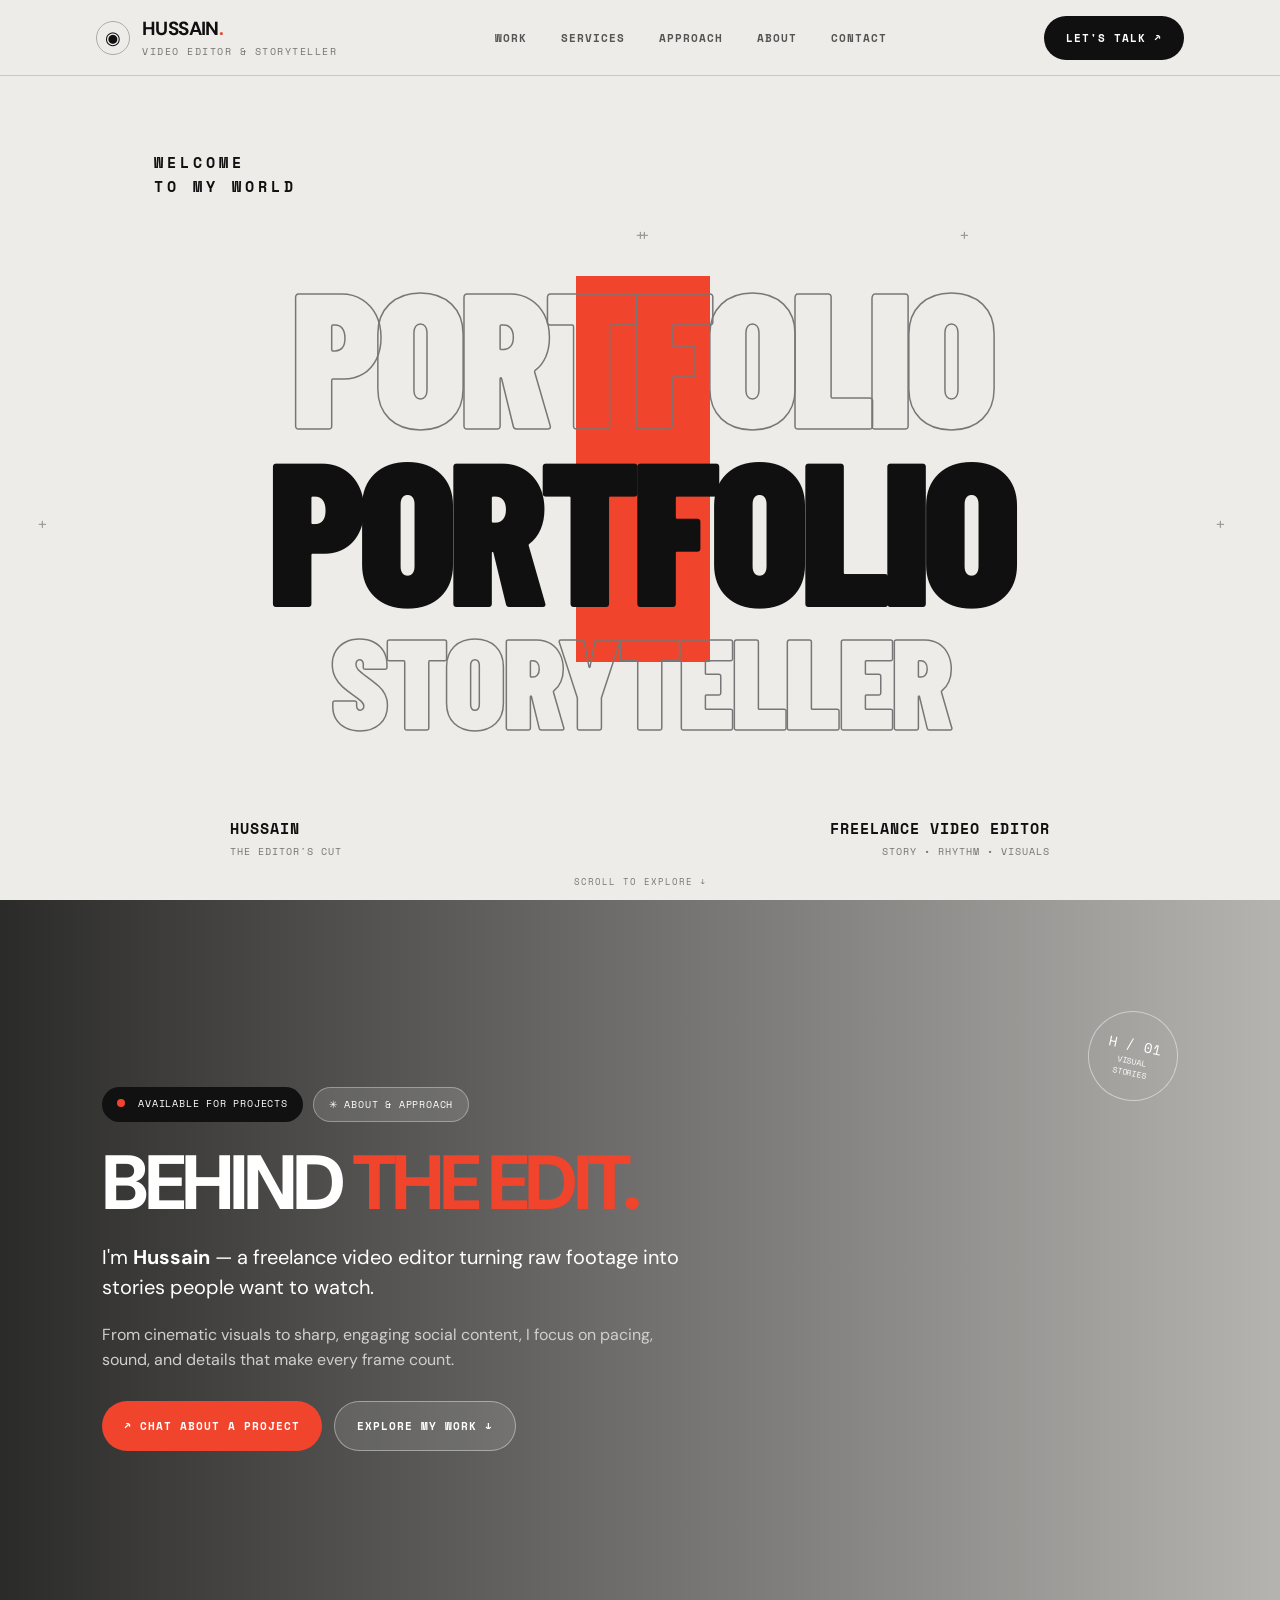
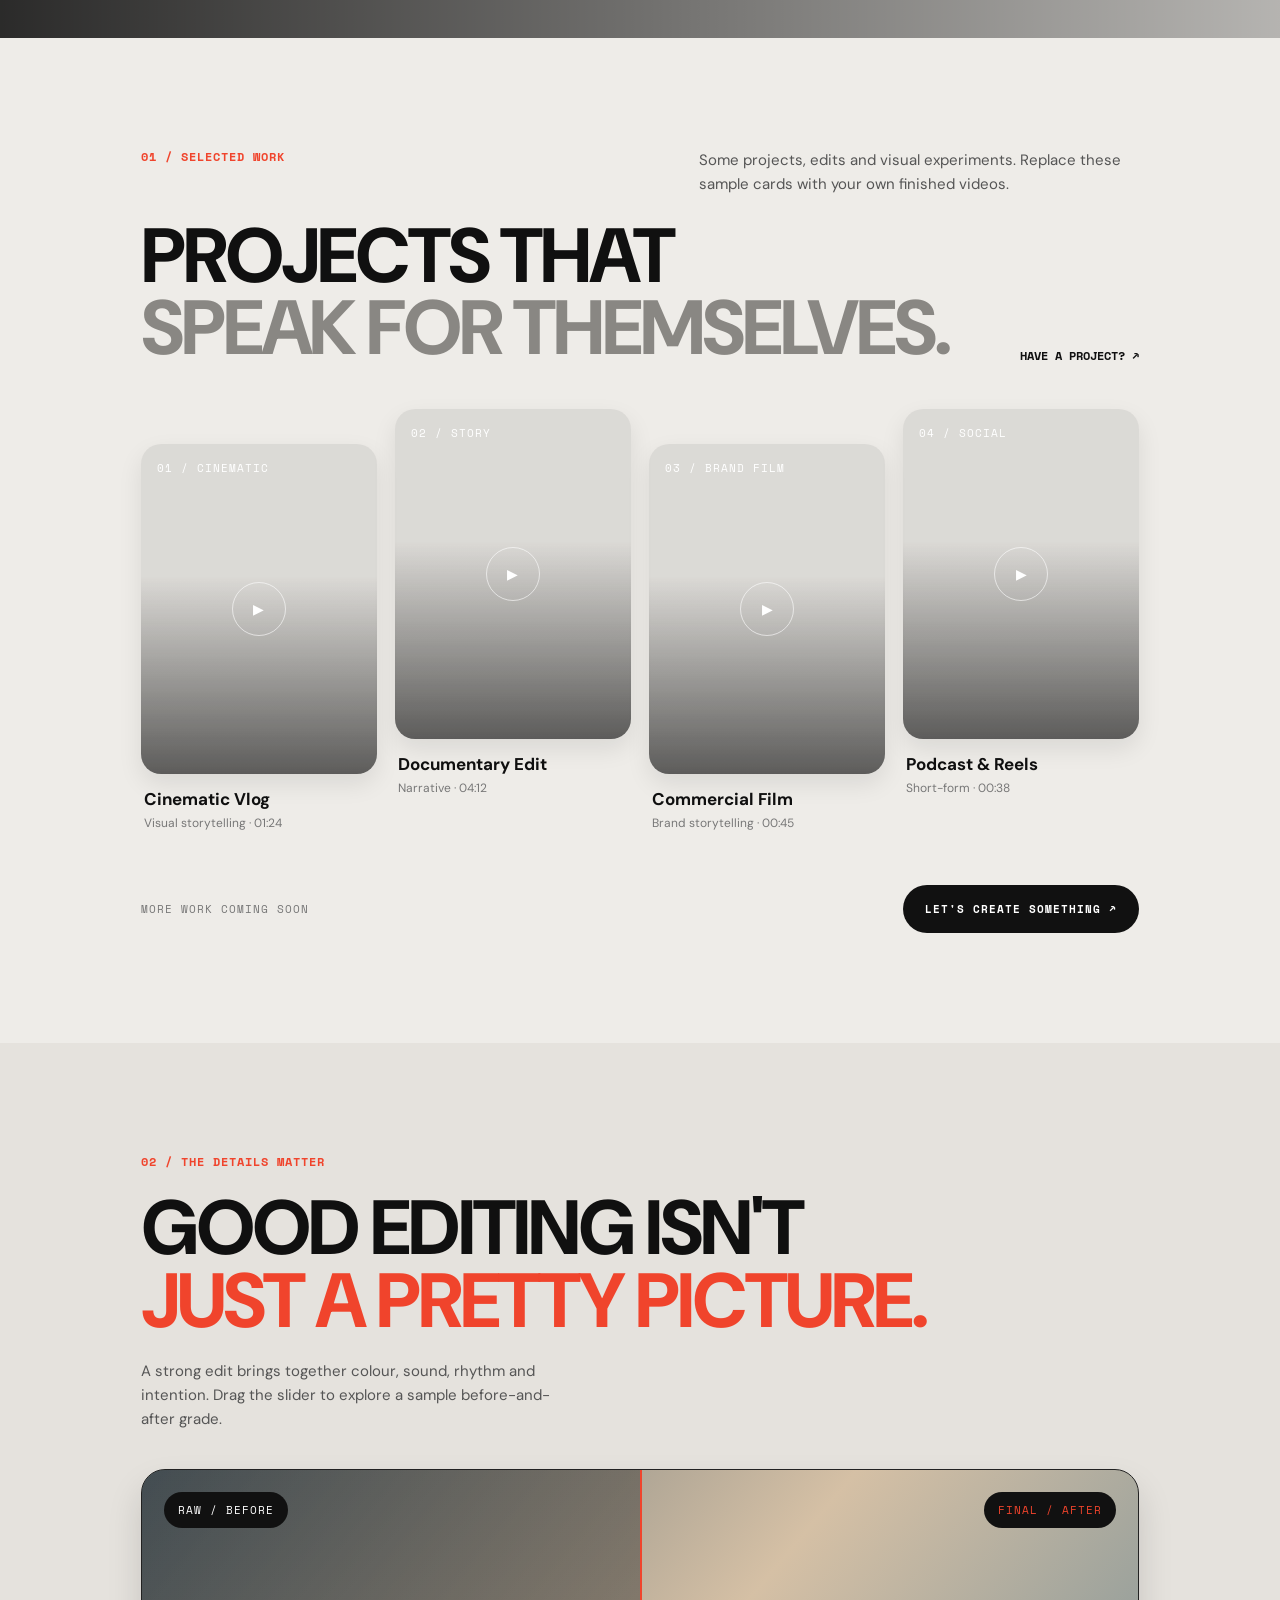
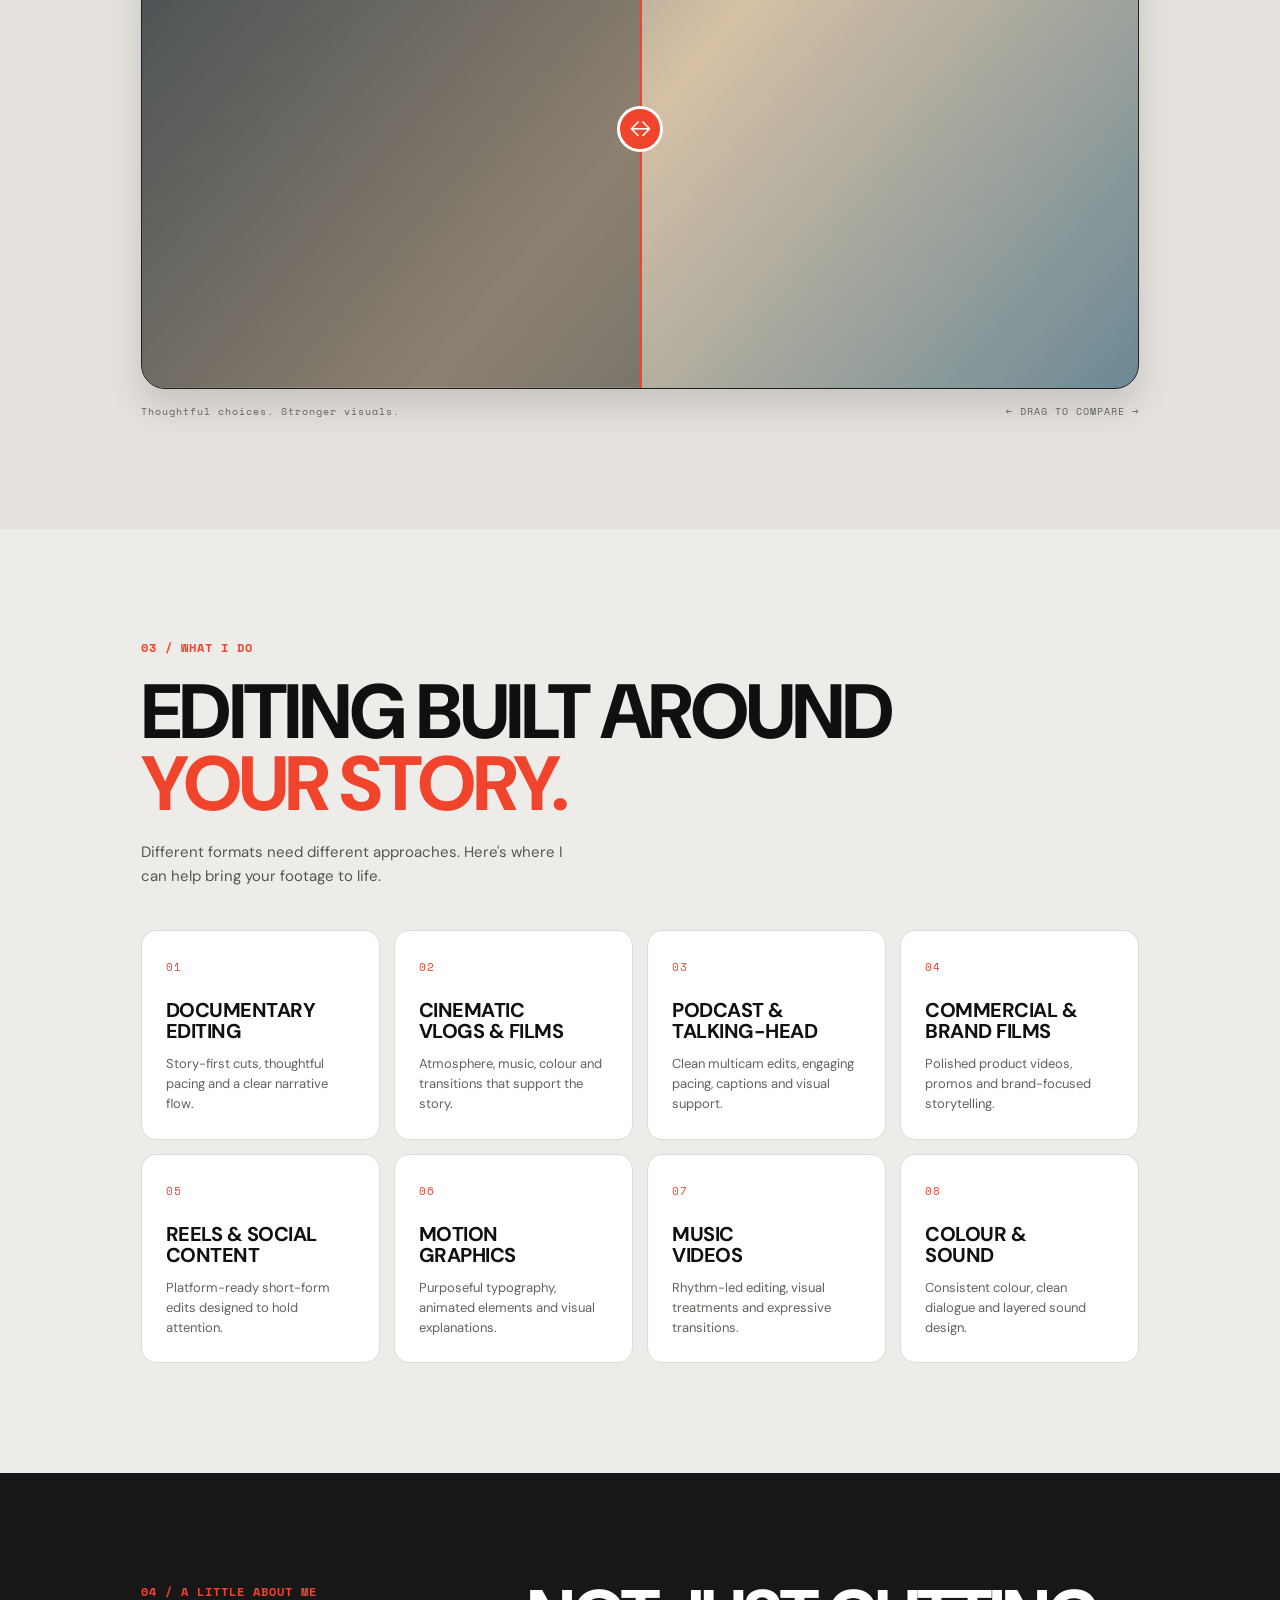
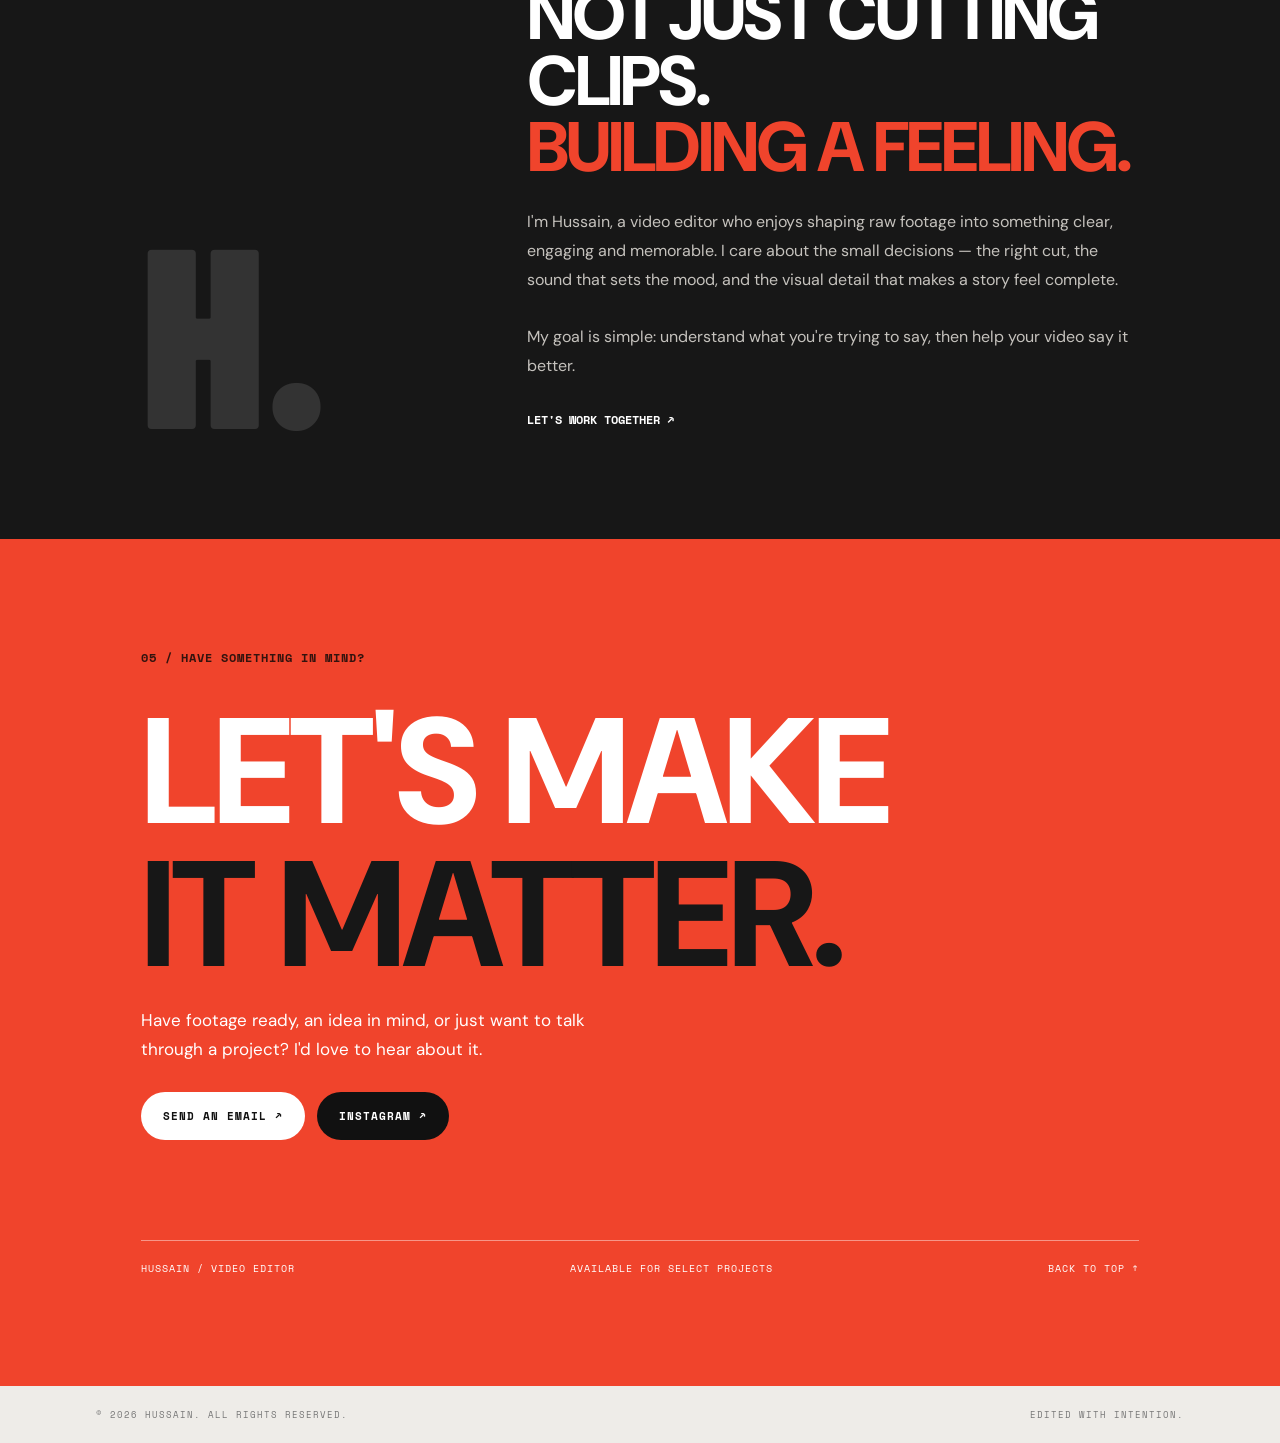
==== index.html @ 2e1c3b30 "Add files via upload" ====
<!doctype html>
<html lang="en">
<head>
  <meta charset="utf-8">
  <meta name="viewport" content="width=device-width, initial-scale=1">
  <meta name="theme-color" content="#eeece8">
  <title>Hussain — Video Editor & Visual Storyteller</title>
  <meta name="description" content="Hussain is a freelance video editor crafting cinematic stories, engaging social content and brand films.">
  <link rel="preconnect" href="https://fonts.googleapis.com">
  <link rel="preconnect" href="https://fonts.gstatic.com" crossorigin>
  <link href="https://fonts.googleapis.com/css2?family=Barlow+Condensed:wght@500;600;700;800;900&family=DM+Sans:wght@400;500;600;700;800&family=Space+Mono:wght@400;700&display=swap" rel="stylesheet">
  <link rel="stylesheet" href="styles.css">
</head>
<body>
  <div class="cursor-dot"></div>
  <header class="topbar">
    <a class="brand" href="#top" aria-label="Hussain home">
      <span class="brand-mark">◉</span>
      <span><strong>HUSSAIN<span class="orange">.</span></strong><small>VIDEO EDITOR & STORYTELLER</small></span>
    </a>
    <nav>
      <a href="#work">WORK</a><a href="#services">SERVICES</a><a href="#approach">APPROACH</a><a href="#about">ABOUT</a><a href="#contact">CONTACT</a>
    </nav>
    <a class="nav-cta" href="#contact">LET'S TALK ↗</a>
    <button class="menu-toggle" aria-label="Toggle menu">☰</button>
  </header>

  <main id="top">
    <section class="intro-hero">
      <div class="micro-label">WELCOME<br>TO MY WORLD</div>
      <div class="hero-crosses" aria-hidden="true"><i>+</i><i>+</i><i>+</i><i>+</i><i>+</i></div>
      <div class="hero-title-wrap">
        <div class="outline-word">PORTFOLIO</div>
        <div class="solid-word">PORTFOLIO</div>
        <div class="outline-word lower">STORYTELLER</div>
        <span class="orange-bar"></span>
      </div>
      <div class="hero-foot">
        <div><strong>HUSSAIN</strong><small>THE EDITOR'S CUT</small></div>
        <div class="hero-role"><strong>FREELANCE VIDEO EDITOR</strong><small>STORY • RHYTHM • VISUALS</small></div>
      </div>
      <a class="scroll-note" href="#showreel">SCROLL TO EXPLORE ↓</a>
    </section>

    <section class="showreel" id="showreel">
      <div class="showreel-backdrop"></div>
      <div class="reel-copy">
        <div class="pills"><span class="pill dark"><b></b> AVAILABLE FOR PROJECTS</span><span class="pill glass">✳ ABOUT & APPROACH</span></div>
        <h1>BEHIND <em>THE EDIT.</em></h1>
        <p class="lead">I'm <strong>Hussain</strong> — a freelance video editor turning raw footage into stories people want to watch.</p>
        <p class="sublead">From cinematic visuals to sharp, engaging social content, I focus on pacing, sound, and details that make every frame count.</p>
        <div class="hero-actions"><a class="button orange-button" href="#contact">↗ CHAT ABOUT A PROJECT</a><a class="button glass-button" href="#work">EXPLORE MY WORK ↓</a></div>
      </div>
      <div class="reel-stamp">H / 01<br><small>VISUAL<br>STORIES</small></div>
    </section>

    <section class="work-section section-pad" id="work">
      <div class="section-top"><span class="eyebrow">01 / SELECTED WORK</span><p>Some projects, edits and visual experiments. Replace these sample cards with your own finished videos.</p></div>
      <div class="section-heading"><h2>PROJECTS THAT<br><span>SPEAK FOR THEMSELVES.</span></h2><a href="#contact" class="text-link">HAVE A PROJECT? ↗</a></div>
      <div class="project-grid">
        <a class="project-card tall" href="#contact"><div class="project-visual visual-one"><span class="play">▶</span><small>01 / CINEMATIC</small></div><div class="project-meta"><b>Cinematic Vlog</b><span>Visual storytelling · 01:24</span></div></a>
        <a class="project-card" href="#contact"><div class="project-visual visual-two"><span class="play">▶</span><small>02 / STORY</small></div><div class="project-meta"><b>Documentary Edit</b><span>Narrative · 04:12</span></div></a>
        <a class="project-card tall" href="#contact"><div class="project-visual visual-three"><span class="play">▶</span><small>03 / BRAND FILM</small></div><div class="project-meta"><b>Commercial Film</b><span>Brand storytelling · 00:45</span></div></a>
        <a class="project-card" href="#contact"><div class="project-visual visual-four"><span class="play">▶</span><small>04 / SOCIAL</small></div><div class="project-meta"><b>Podcast & Reels</b><span>Short-form · 00:38</span></div></a>
      </div>
      <div class="archive-row"><span>MORE WORK COMING SOON</span><a class="button dark-button" href="#contact">LET'S CREATE SOMETHING ↗</a></div>
    </section>

    <section class="grade-section section-pad" id="approach">
      <div class="eyebrow">02 / THE DETAILS MATTER</div>
      <h2>GOOD EDITING ISN'T<br><em>JUST A PRETTY PICTURE.</em></h2>
      <p class="section-desc">A strong edit brings together colour, sound, rhythm and intention. Drag the slider to explore a sample before-and-after grade.</p>
      <div class="grade-frame" id="gradeFrame">
        <div class="grade-after"></div>
        <div class="grade-before"></div>
        <div class="grade-label left">RAW / BEFORE</div><div class="grade-label right">FINAL / AFTER</div>
        <input type="range" min="5" max="95" value="50" aria-label="Compare before and after colour grading" id="gradeSlider">
        <div class="grade-divider"></div><div class="grade-knob">↔</div>
      </div>
      <div class="grade-caption"><span>Thoughtful choices. Stronger visuals.</span><span>← DRAG TO COMPARE →</span></div>
    </section>

    <section class="services-section section-pad" id="services">
      <div class="eyebrow">03 / WHAT I DO</div>
      <h2>EDITING BUILT AROUND<br><em>YOUR STORY.</em></h2>
      <p class="section-desc">Different formats need different approaches. Here's where I can help bring your footage to life.</p>
      <div class="service-grid">
        <article><span>01</span><h3>DOCUMENTARY<br>EDITING</h3><p>Story-first cuts, thoughtful pacing and a clear narrative flow.</p></article>
        <article><span>02</span><h3>CINEMATIC<br>VLOGS & FILMS</h3><p>Atmosphere, music, colour and transitions that support the story.</p></article>
        <article><span>03</span><h3>PODCAST &<br>TALKING-HEAD</h3><p>Clean multicam edits, engaging pacing, captions and visual support.</p></article>
        <article><span>04</span><h3>COMMERCIAL &<br>BRAND FILMS</h3><p>Polished product videos, promos and brand-focused storytelling.</p></article>
        <article><span>05</span><h3>REELS & SOCIAL<br>CONTENT</h3><p>Platform-ready short-form edits designed to hold attention.</p></article>
        <article><span>06</span><h3>MOTION<br>GRAPHICS</h3><p>Purposeful typography, animated elements and visual explanations.</p></article>
        <article><span>07</span><h3>MUSIC<br>VIDEOS</h3><p>Rhythm-led editing, visual treatments and expressive transitions.</p></article>
        <article><span>08</span><h3>COLOUR &<br>SOUND</h3><p>Consistent colour, clean dialogue and layered sound design.</p></article>
      </div>
    </section>

    <section class="about-section section-pad" id="about">
      <div class="about-index"><span class="eyebrow">04 / A LITTLE ABOUT ME</span><span class="big-number">H.</span></div>
      <div class="about-content"><h2>NOT JUST CUTTING CLIPS.<br><em>BUILDING A FEELING.</em></h2><p>I'm Hussain, a video editor who enjoys shaping raw footage into something clear, engaging and memorable. I care about the small decisions — the right cut, the sound that sets the mood, and the visual detail that makes a story feel complete.</p><p>My goal is simple: understand what you're trying to say, then help your video say it better.</p><a class="text-link" href="#contact">LET'S WORK TOGETHER ↗</a></div>
    </section>

    <section class="contact-section section-pad" id="contact">
      <div class="eyebrow">05 / HAVE SOMETHING IN MIND?</div>
      <h2>LET'S MAKE<br><em>IT MATTER.</em></h2>
      <p>Have footage ready, an idea in mind, or just want to talk through a project? I'd love to hear about it.</p>
      <div class="contact-actions"><a class="button orange-button" href="mailto:YOUR_EMAIL@example.com">SEND AN EMAIL ↗</a><a class="button dark-button" href="https://instagram.com/YOUR_INSTAGRAM" target="_blank" rel="noreferrer">INSTAGRAM ↗</a></div>
      <div class="contact-bottom"><span>HUSSAIN / VIDEO EDITOR</span><span>AVAILABLE FOR SELECT PROJECTS</span><a href="#top">BACK TO TOP ↑</a></div>
    </section>
  </main>
  <footer><span>© 2026 HUSSAIN. ALL RIGHTS RESERVED.</span><span>EDITED WITH INTENTION.</span></footer>
  <script src="script.js"></script>
</body>
</html>
---- styles.css ----
*{box-sizing:border-box} :root{--paper:#eeece8;--ink:#101010;--muted:#77746f;--orange:#f0442c;--line:rgba(16,16,16,.16)}html{scroll-behavior:smooth}body{margin:0;background:var(--paper);color:var(--ink);font-family:"DM Sans",sans-serif}a{color:inherit;text-decoration:none}.topbar{height:76px;padding:0 7.5%;display:flex;align-items:center;justify-content:space-between;position:sticky;top:0;z-index:20;background:rgba(238,236,232,.94);backdrop-filter:blur(14px);border-bottom:1px solid var(--line)}.brand{display:flex;align-items:center;gap:12px}.brand-mark{width:34px;height:34px;border:1px solid #aaa;border-radius:50%;display:grid;place-items:center;font-size:18px}.brand strong{font-size:19px;letter-spacing:-.6px}.brand small{display:block;font:10px "Space Mono";letter-spacing:1.5px;color:var(--muted);margin-top:3px}.orange{color:var(--orange)}nav{display:flex;gap:34px}nav a,.nav-cta,.button,.eyebrow,.micro-label,.hero-foot small,.hero-foot strong,.scroll-note,.project-visual small,.archive-row,.grade-label,.grade-caption,.service-grid article>span,.contact-bottom,footer{font-family:"Space Mono",monospace;letter-spacing:1px;font-size:11px}nav a{font-weight:bold;color:#555;transition:color .2s}nav a:hover,.text-link:hover{color:var(--orange)}.nav-cta{background:var(--ink);color:white;padding:14px 22px;border-radius:30px;font-weight:bold}.menu-toggle{display:none;background:none;border:0;font-size:23px}.intro-hero{min-height:740px;height:calc(100vh - 76px);max-height:900px;position:relative;display:flex;align-items:center;justify-content:center;overflow:hidden}.micro-label{position:absolute;top:9%;left:12%;font-size:15px;line-height:1.6;font-weight:bold;letter-spacing:4px}.hero-crosses{position:absolute;inset:0;display:flex;justify-content:space-around;pointer-events:none;color:#999}.hero-crosses i{position:absolute;top:18%;font-style:normal}.hero-crosses i:nth-child(2){top:53%;left:3%}.hero-crosses i:nth-child(3){left:50%}.hero-crosses i:nth-child(4){left:95%;top:53%}.hero-crosses i:nth-child(5){left:75%;top:18%}.hero-title-wrap{width:100%;position:relative;text-align:center;line-height:.8;margin-top:30px}.outline-word,.solid-word{font-family:"Barlow Condensed",sans-serif;font-size:clamp(90px,15vw,230px);font-weight:900;letter-spacing:-.045em;white-space:nowrap;position:relative;z-index:2}.outline-word{color:transparent;-webkit-text-stroke:1.5px #777}.solid-word{font-size:clamp(100px,16vw,250px);margin:14px 0 20px;z-index:3}.outline-word.lower{font-size:clamp(62px,10vw,155px);letter-spacing:-.03em}.orange-bar{position:absolute;width:10.5%;height:85%;background:var(--orange);left:45%;top:0;z-index:1}.hero-foot{position:absolute;bottom:5%;left:18%;right:18%;display:flex;justify-content:space-between}.hero-foot strong{font-size:15px}.hero-foot small{display:block;color:var(--muted);margin-top:5px;font-size:10px}.hero-role{text-align:right}.scroll-note{position:absolute;bottom:1.5%;left:50%;transform:translateX(-50%);color:#777;font-size:9px}.showreel{min-height:650px;height:82vh;max-height:850px;background:linear-gradient(90deg,rgba(0,0,0,.82),rgba(0,0,0,.24)),url("https://images.unsplash.com/photo-1470252649378-9c29740c9fa8?auto=format&fit=crop&w=2200&q=85") center 48%/cover;position:relative;color:white;display:flex;align-items:center;padding:8%}.reel-copy{max-width:600px;position:relative;z-index:2}.pills{display:flex;gap:10px;margin-bottom:25px}.pill{border-radius:30px;padding:9px 15px;font:10px "Space Mono";letter-spacing:.8px}.pill b{display:inline-block;width:8px;height:8px;border-radius:50%;background:var(--orange);margin-right:6px}.dark{background:#111;color:white}.glass{border:1px solid #ffffff55;background:#ffffff20}.reel-copy h1,.contact-section h2{font-size:clamp(48px,6vw,82px);letter-spacing:-4px;line-height:.95;margin:0 0 22px;font-weight:800}.reel-copy h1 em,.contact-section h2 em{font-style:normal;color:var(--orange)}.lead{font-size:20px;line-height:1.5;max-width:590px}.sublead{color:#d0cfcd;line-height:1.6;max-width:560px}.hero-actions,.contact-actions{display:flex;gap:12px;margin-top:28px;flex-wrap:wrap}.button{display:inline-flex;align-items:center;justify-content:center;padding:16px 22px;border-radius:30px;font-weight:bold;transition:transform .2s,background .2s}.button:hover{transform:translateY(-3px)}.orange-button{background:var(--orange);color:white}.glass-button{border:1px solid #ffffff66;background:#ffffff1c;color:white}.reel-stamp{position:absolute;right:8%;top:15%;width:90px;height:90px;border:1px solid #ffffff77;border-radius:50%;display:grid;place-content:center;text-align:center;font:14px "Space Mono";transform:rotate(12deg)}.reel-stamp small{font-size:8px;line-height:1.5}.section-pad{padding:110px 11%}.work-section{overflow:hidden}.section-top{display:flex;justify-content:space-between;align-items:flex-start;gap:40px}.eyebrow{color:var(--orange);font-weight:bold;font-size:12px}.section-top p,.section-desc{max-width:440px;line-height:1.6;color:#555;font-size:15px;margin:0}.section-heading{display:flex;justify-content:space-between;align-items:end;margin:24px 0 45px;gap:20px}.section-heading h2,.services-section h2,.grade-section h2,.about-content h2{font-size:clamp(42px,6vw,78px);letter-spacing:-3px;line-height:.94;margin:0;font-weight:800}.section-heading h2 span{color:#898783}.text-link{font:12px "Space Mono";font-weight:bold;white-space:nowrap}.project-grid{display:grid;grid-template-columns:repeat(4,1fr);gap:18px;align-items:start}.project-card{display:block;transition:transform .35s}.project-card:hover{transform:translateY(-9px)}.project-card.tall{margin-top:35px}.project-visual{height:330px;border-radius:20px;position:relative;overflow:hidden;display:flex;align-items:center;justify-content:center;background-size:cover;background-position:center;box-shadow:0 10px 24px #00000016}.visual-one{background:linear-gradient(0deg,#09090999,transparent 60%),url("https://images.unsplash.com/photo-1500530855697-b586d89ba3ee?auto=format&fit=crop&w=700&q=85") center/cover}.visual-two{background:linear-gradient(0deg,#09090999,transparent 60%),url("https://images.unsplash.com/photo-1470252649378-9c29740c9fa8?auto=format&fit=crop&w=700&q=85") center/cover}.visual-three{background:linear-gradient(0deg,#09090999,transparent 60%),url("https://images.unsplash.com/photo-1492144534655-ae79c964c9d7?auto=format&fit=crop&w=700&q=85") center/cover}.visual-four{background:linear-gradient(0deg,#09090999,transparent 60%),url("https://images.unsplash.com/photo-1590602847861-f357a9332af3?auto=format&fit=crop&w=700&q=85") center/cover}.project-visual:after{content:"";position:absolute;inset:0;background:#00000014;transition:background .3s}.project-card:hover .project-visual:after{background:#00000044}.project-visual small{position:absolute;top:16px;left:16px;color:white;z-index:2}.play{width:54px;height:54px;border:1px solid #fff9;border-radius:50%;display:grid;place-items:center;color:white;z-index:2;font-size:14px}.project-meta{padding:14px 3px}.project-meta b{display:block;font-size:17px}.project-meta span{display:block;color:#777;font-size:12px;margin-top:5px}.archive-row{display:flex;justify-content:space-between;align-items:center;margin-top:40px;color:#777}.dark-button{background:#111;color:white}.grade-section{background:#e5e2dd}.grade-section h2{margin:22px 0}.grade-section h2 em,.services-section h2 em,.about-content h2 em{font-style:normal;color:var(--orange)}.grade-frame{height:520px;position:relative;margin-top:38px;border-radius:24px;overflow:hidden;border:1px solid #222;background:linear-gradient(130deg,#5a6a72,#d5c0a5 50%,#6c8995);box-shadow:0 18px 35px #0002}.grade-before,.grade-after{position:absolute;inset:0;background-size:cover;background-position:center}.grade-before{background-image:linear-gradient(#20202066,#20202066),url("https://images.unsplash.com/photo-1464822759023-fed622ff2c3b?auto=format&fit=crop&w=1800&q=85");filter:grayscale(1);clip-path:inset(0 50% 0 0)}.grade-after{background-image:url("https://images.unsplash.com/photo-1464822759023-fed622ff2c3b?auto=format&fit=crop&w=1800&q=85")}.grade-label{position:absolute;top:22px;padding:10px 14px;background:#111;color:white;border-radius:30px;z-index:3}.grade-label.left{left:22px}.grade-label.right{right:22px;color:var(--orange)}#gradeSlider{position:absolute;inset:0;width:100%;height:100%;opacity:0;z-index:5;cursor:ew-resize}.grade-divider{position:absolute;top:0;bottom:0;left:50%;width:2px;background:var(--orange);pointer-events:none}.grade-knob{position:absolute;left:50%;top:50%;transform:translate(-50%,-50%);width:46px;height:46px;border-radius:50%;background:var(--orange);color:white;display:grid;place-items:center;border:3px solid white;font-size:21px;pointer-events:none}.grade-caption{display:flex;justify-content:space-between;color:#666;margin-top:15px;font-size:10px}.services-section h2{margin:20px 0}.service-grid{display:grid;grid-template-columns:repeat(4,1fr);gap:14px;margin-top:42px}.service-grid article{min-height:205px;padding:24px;background:#fff;border:1px solid #dedbd6;border-radius:15px;transition:transform .25s,border .25s}.service-grid article:hover{transform:translateY(-5px);border-color:var(--orange)}.service-grid article>span{color:var(--orange)}.service-grid h3{font-size:20px;line-height:1.05;margin:24px 0 12px;letter-spacing:-.5px}.service-grid p{font-size:13px;line-height:1.55;color:#65615d;margin:0}.about-section{background:#171717;color:white;display:grid;grid-template-columns:1fr 2fr;gap:8%}.about-index{display:flex;flex-direction:column;justify-content:space-between}.about-index .eyebrow{color:var(--orange)}.big-number{font:900 clamp(120px,20vw,260px)/.8 "Barlow Condensed";color:#333}.about-content h2{font-size:clamp(40px,5.5vw,70px)}.about-content p{max-width:650px;color:#c5c2bd;line-height:1.8;font-size:16px;margin:28px 0}.contact-section{background:var(--orange);color:white;position:relative}.contact-section .eyebrow{color:#33130e}.contact-section h2{font-size:clamp(70px,12vw,150px);margin:35px 0 20px}.contact-section h2 em{color:#171717}.contact-section>p{max-width:470px;line-height:1.7;font-size:17px}.contact-section .orange-button{background:white;color:#111}.contact-section .dark-button{background:#111}.contact-bottom{border-top:1px solid #ffffff70;margin-top:100px;padding-top:20px;display:flex;justify-content:space-between;gap:15px;font-size:10px}footer{padding:22px 7.5%;display:flex;justify-content:space-between;color:#777;font-size:9px}.cursor-dot{display:none}
@media(max-width:900px){.topbar{padding:0 5%}nav{gap:15px}nav a{font-size:9px}.nav-cta{font-size:9px;padding:12px 15px}.section-pad{padding:85px 7%}.project-grid{grid-template-columns:repeat(2,1fr)}.service-grid{grid-template-columns:repeat(2,1fr)}.about-section{grid-template-columns:1fr;gap:35px}.about-index{flex-direction:row;align-items:center}.big-number{font-size:100px}.project-visual{height:300px}}
@media(max-width:620px){.topbar{height:66px}.brand strong{font-size:16px}.brand small{font-size:8px}.brand-mark{width:30px;height:30px}.topbar nav{display:none;position:absolute;top:66px;left:0;right:0;background:var(--paper);padding:22px 7%;border-bottom:1px solid var(--line);flex-direction:column;gap:20px}.topbar nav.open{display:flex}.topbar nav a{font-size:12px}.nav-cta{margin-left:auto;margin-right:15px}.menu-toggle{display:block}.intro-hero{min-height:610px;height:82vh}.micro-label{left:7%;top:8%;font-size:11px}.outline-word{font-size:19vw}.solid-word{font-size:20vw;margin:13px 0}.outline-word.lower{font-size:12vw}.hero-foot{left:7%;right:7%;bottom:7%}.hero-foot strong{font-size:11px}.hero-foot small{font-size:8px}.hero-role strong{font-size:10px}.scroll-note{display:none}.showreel{height:auto;min-height:650px;padding:24px 7%;background-position:60% center}.reel-copy h1{font-size:52px;letter-spacing:-2.5px}.lead{font-size:17px}.sublead{font-size:14px}.pills{flex-wrap:wrap}.reel-stamp{right:6%;top:5%;width:65px;height:65px;font-size:10px}.section-pad{padding:72px 6%}.section-top{display:block}.section-top p{margin-top:18px}.section-heading{display:block}.section-heading h2,.services-section h2,.grade-section h2,.about-content h2{font-size:43px;letter-spacing:-2px}.section-heading .text-link{display:inline-block;margin-top:22px}.project-grid{gap:10px}.project-card.tall{margin-top:18px}.project-visual{height:230px;border-radius:13px}.project-meta b{font-size:14px}.project-meta span{font-size:10px}.archive-row{display:block;text-align:center}.archive-row .button{margin-top:18px}.grade-frame{height:330px;border-radius:16px}.grade-caption{font-size:8px;gap:15px}.service-grid{grid-template-columns:1fr 1fr;gap:9px}.service-grid article{padding:16px;min-height:190px}.service-grid h3{font-size:16px;margin:18px 0 9px}.service-grid p{font-size:11px}.about-content p{font-size:14px}.contact-section h2{font-size:76px;letter-spacing:-3px}.contact-bottom{flex-direction:column;margin-top:65px}.contact-actions .button{font-size:9px;padding:14px 16px}footer{padding:20px 6%;font-size:8px;gap:10px;flex-wrap:wrap}}
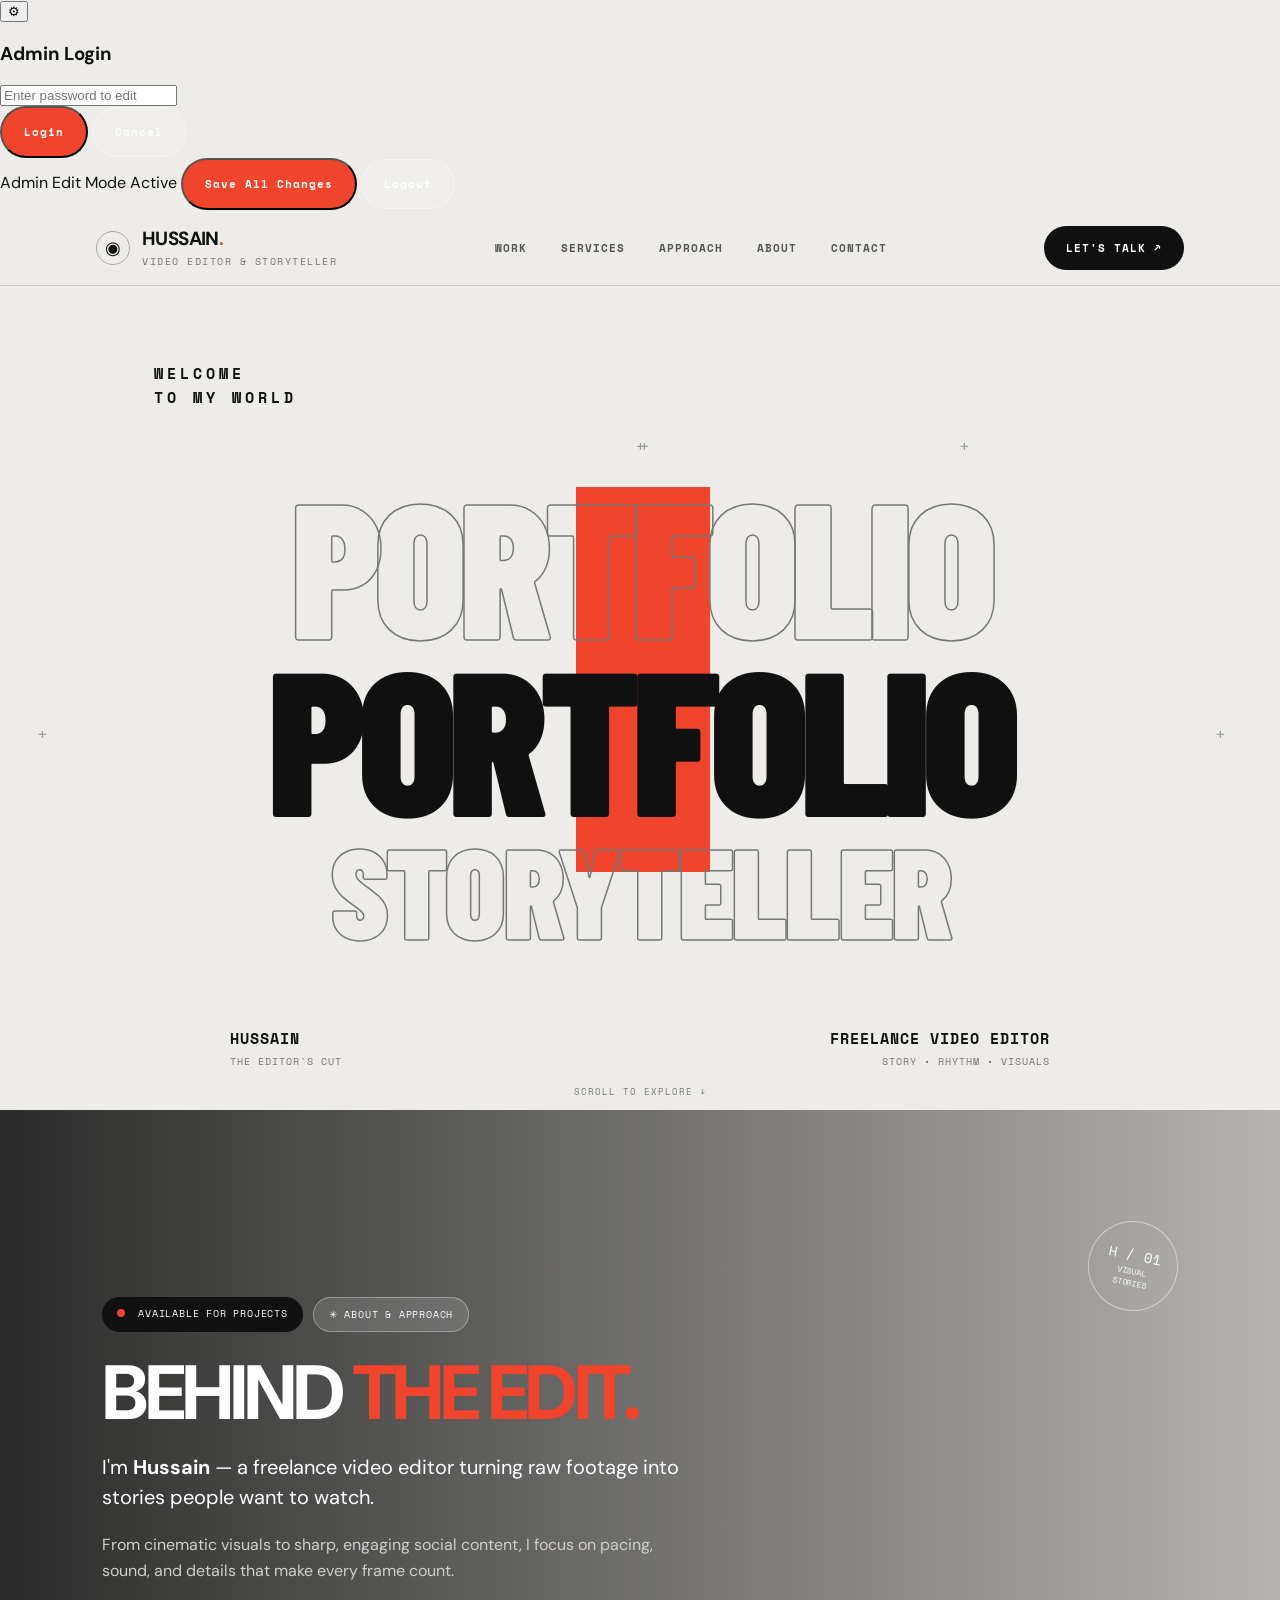
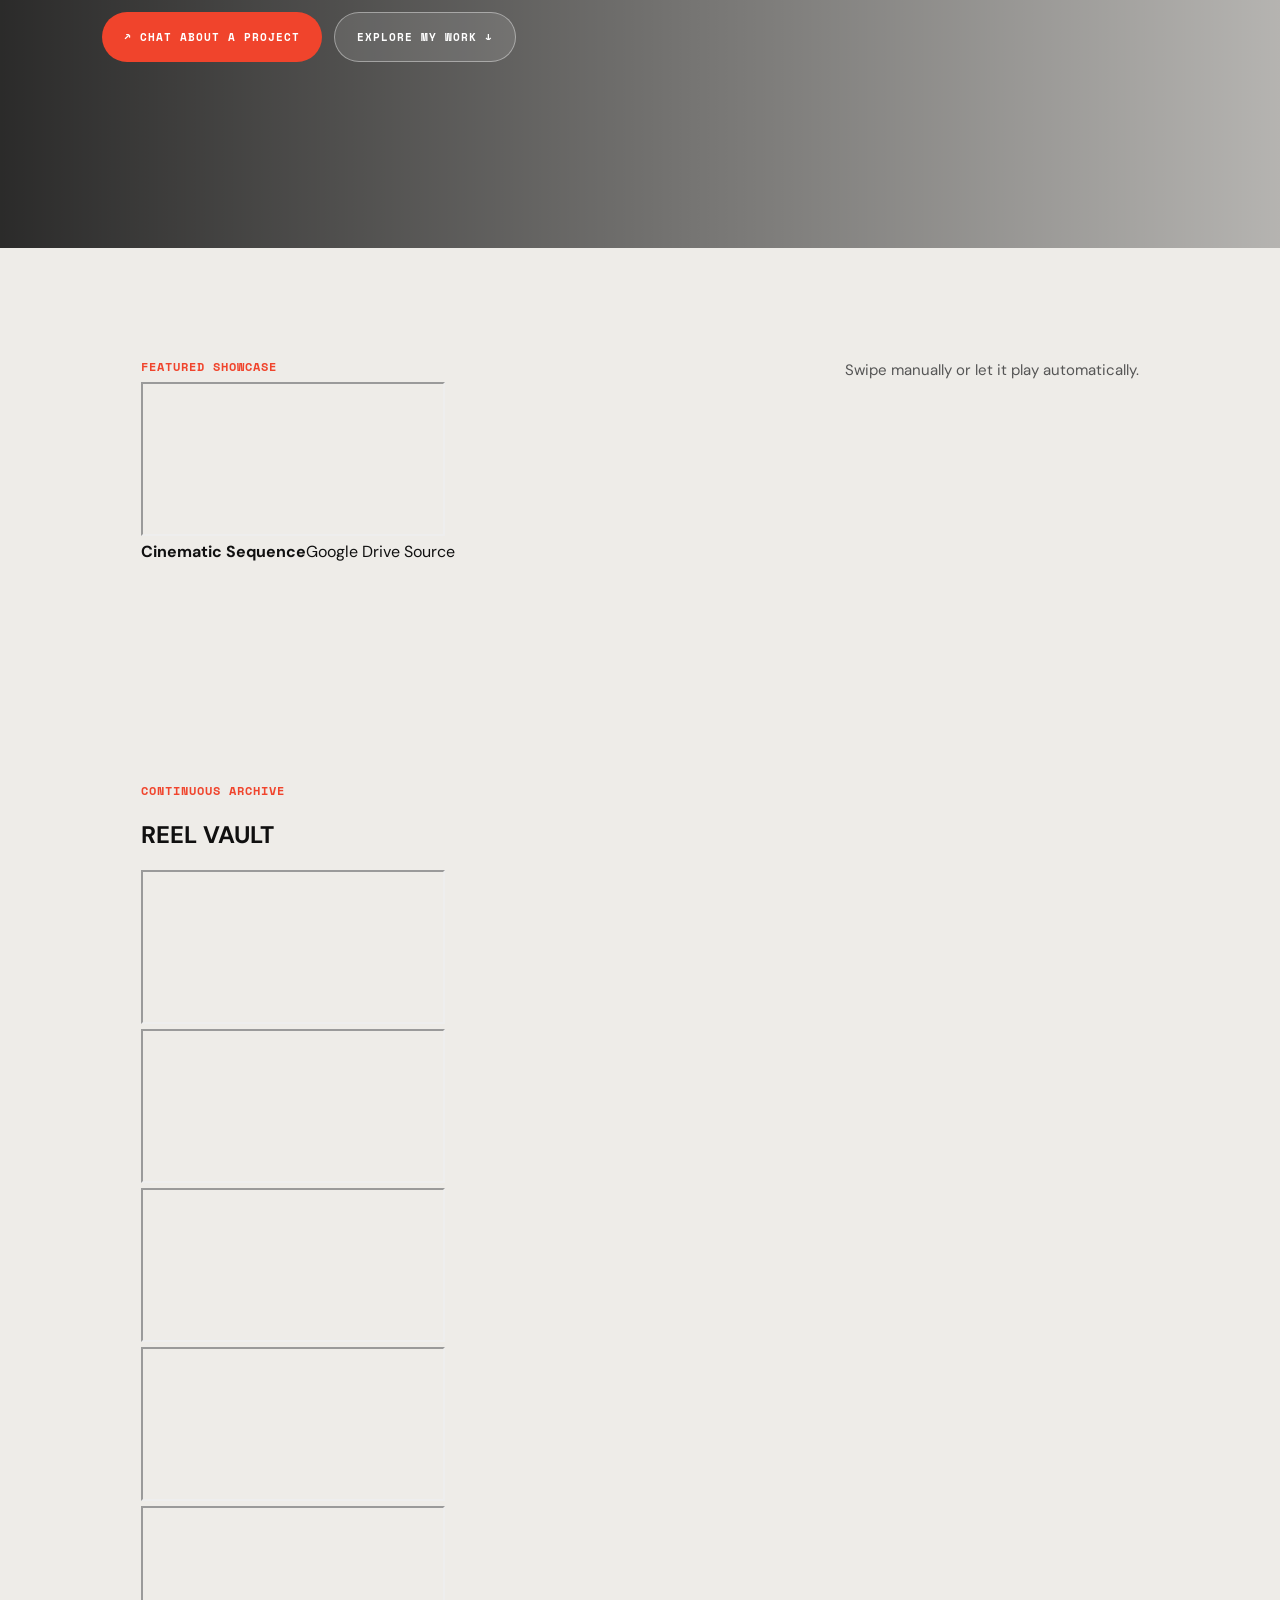
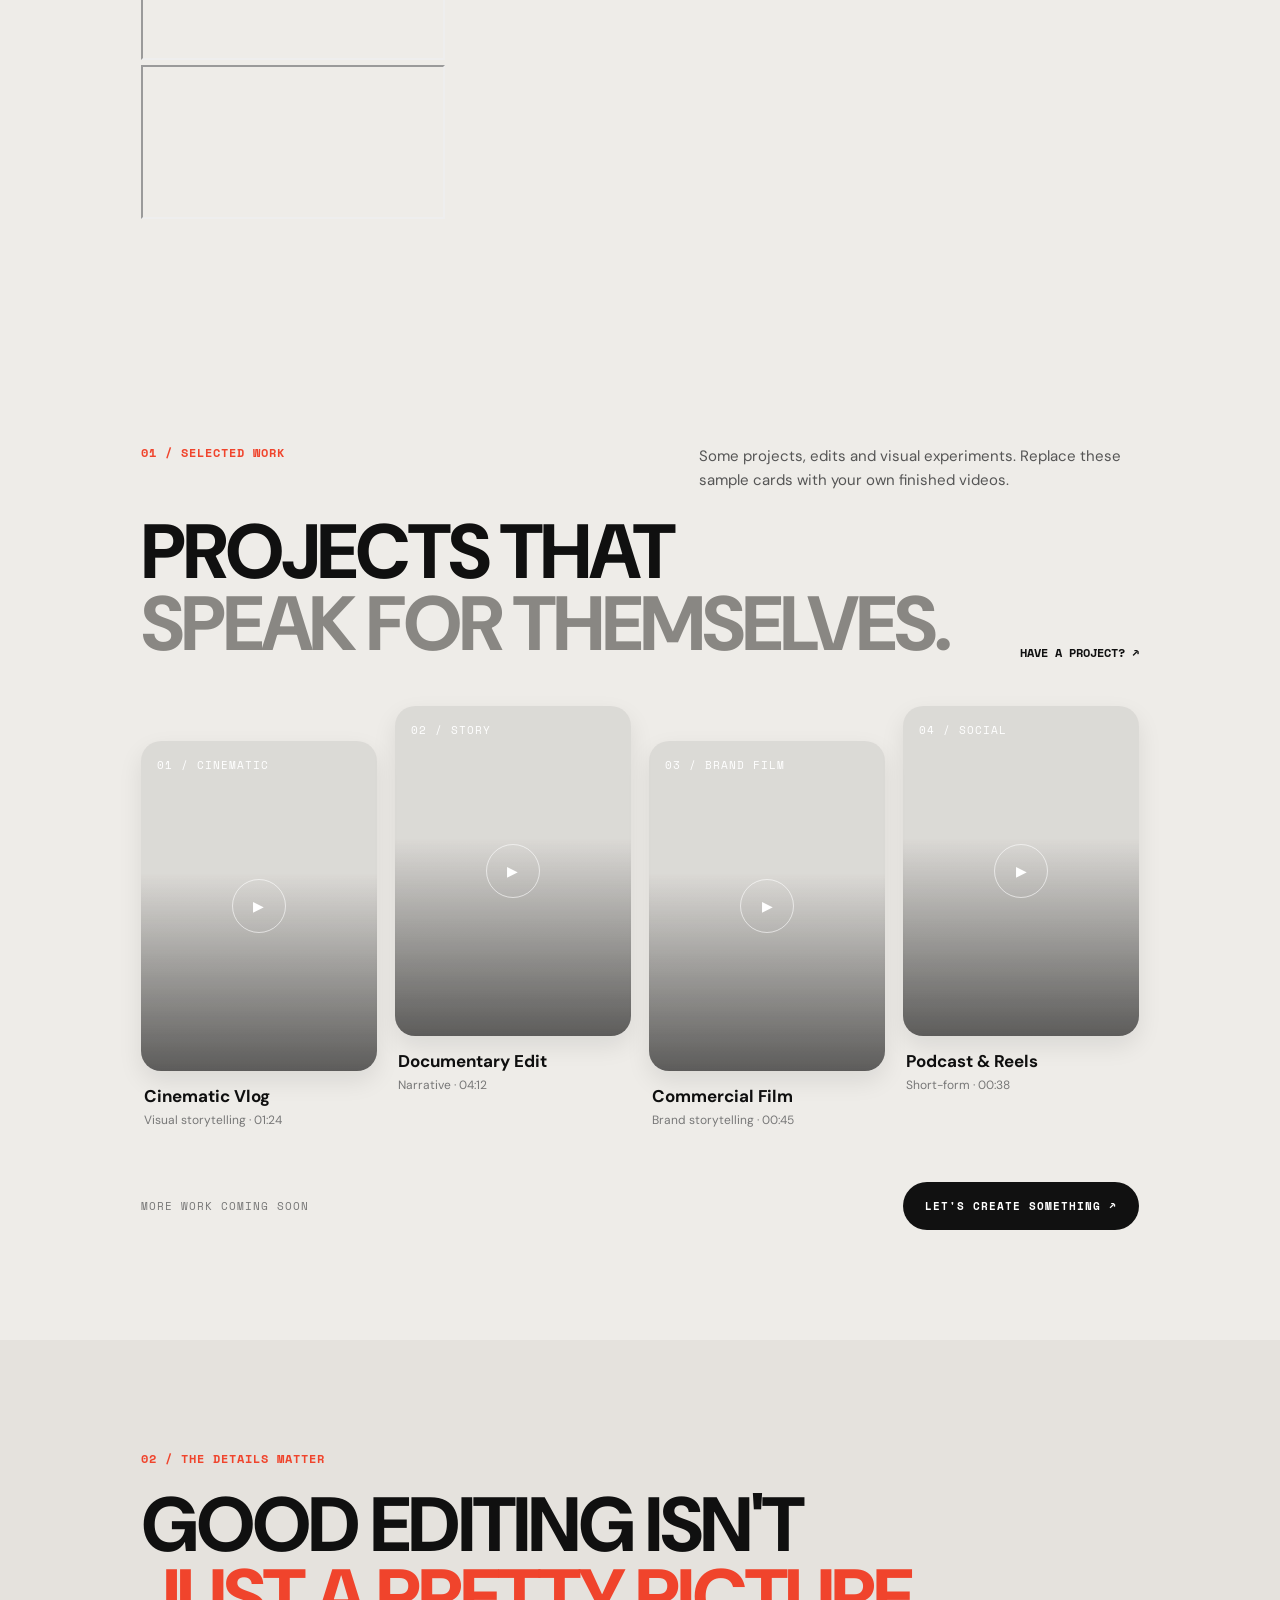
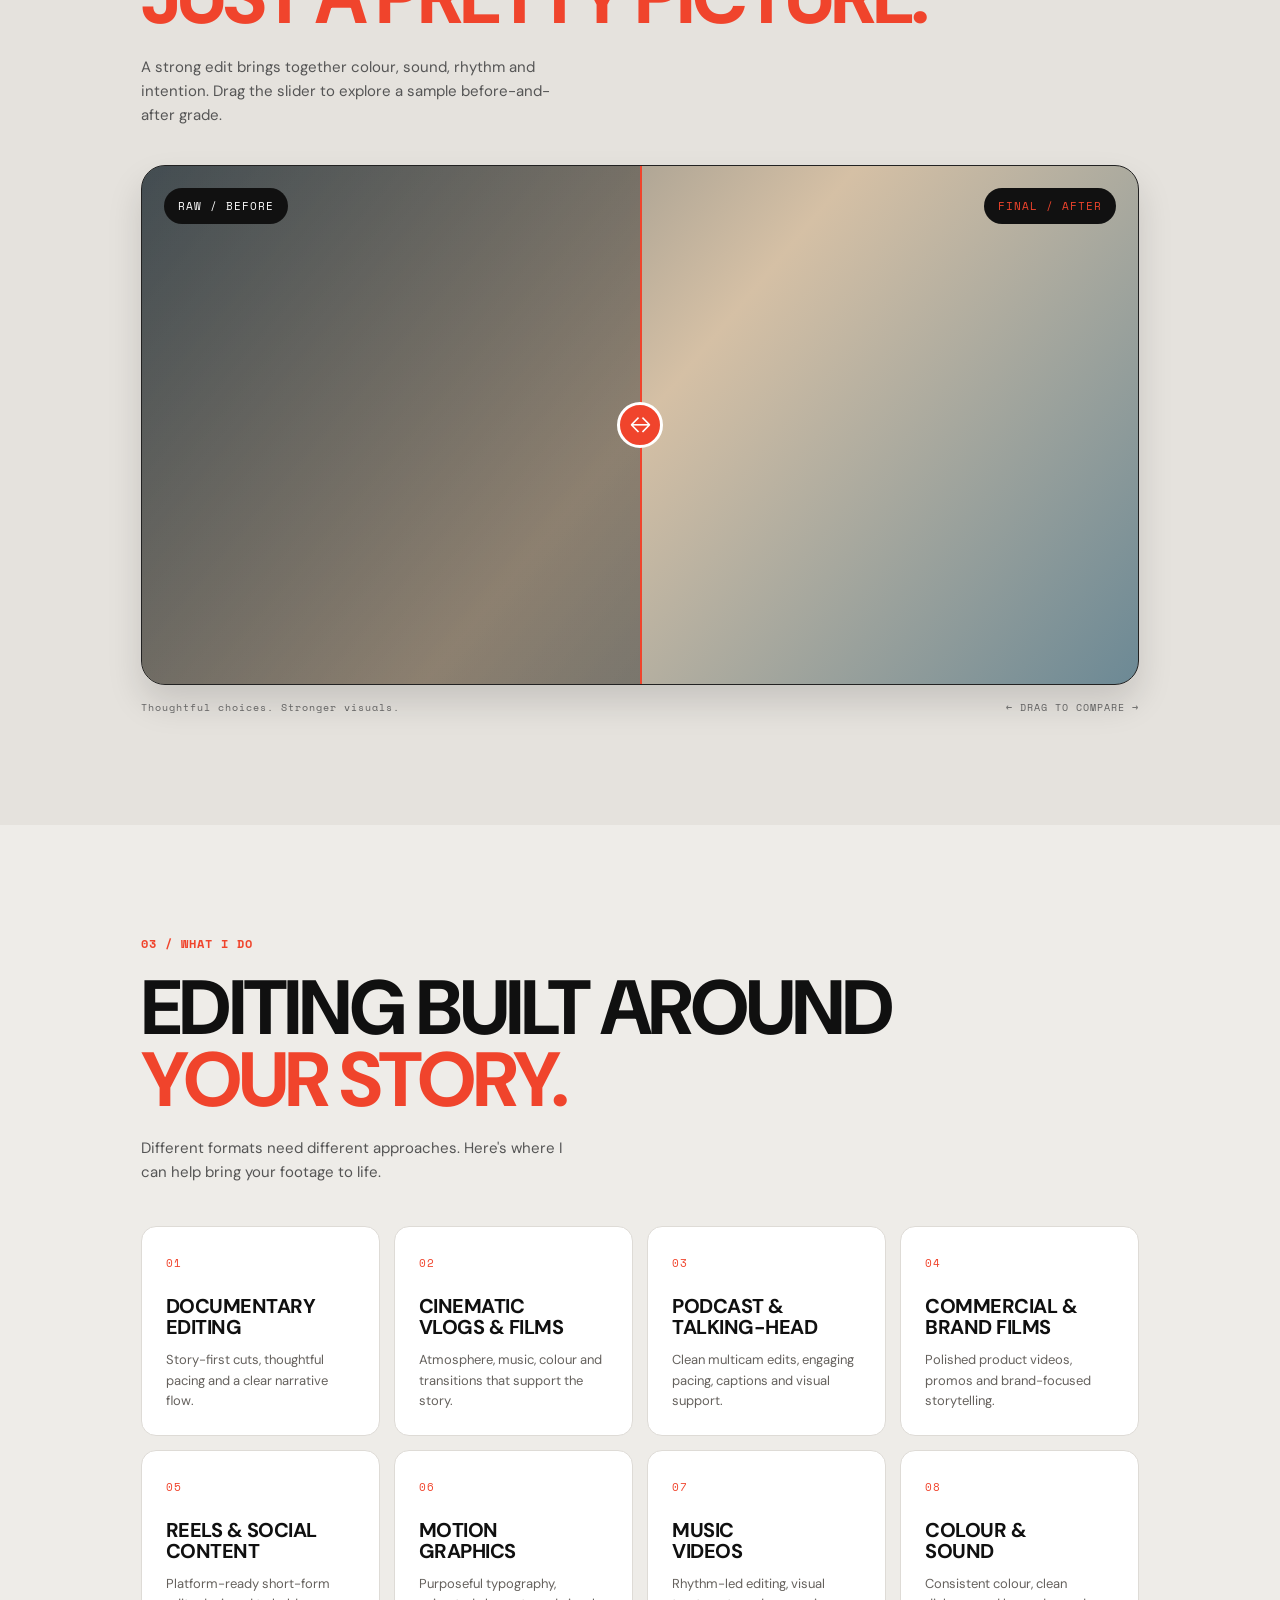
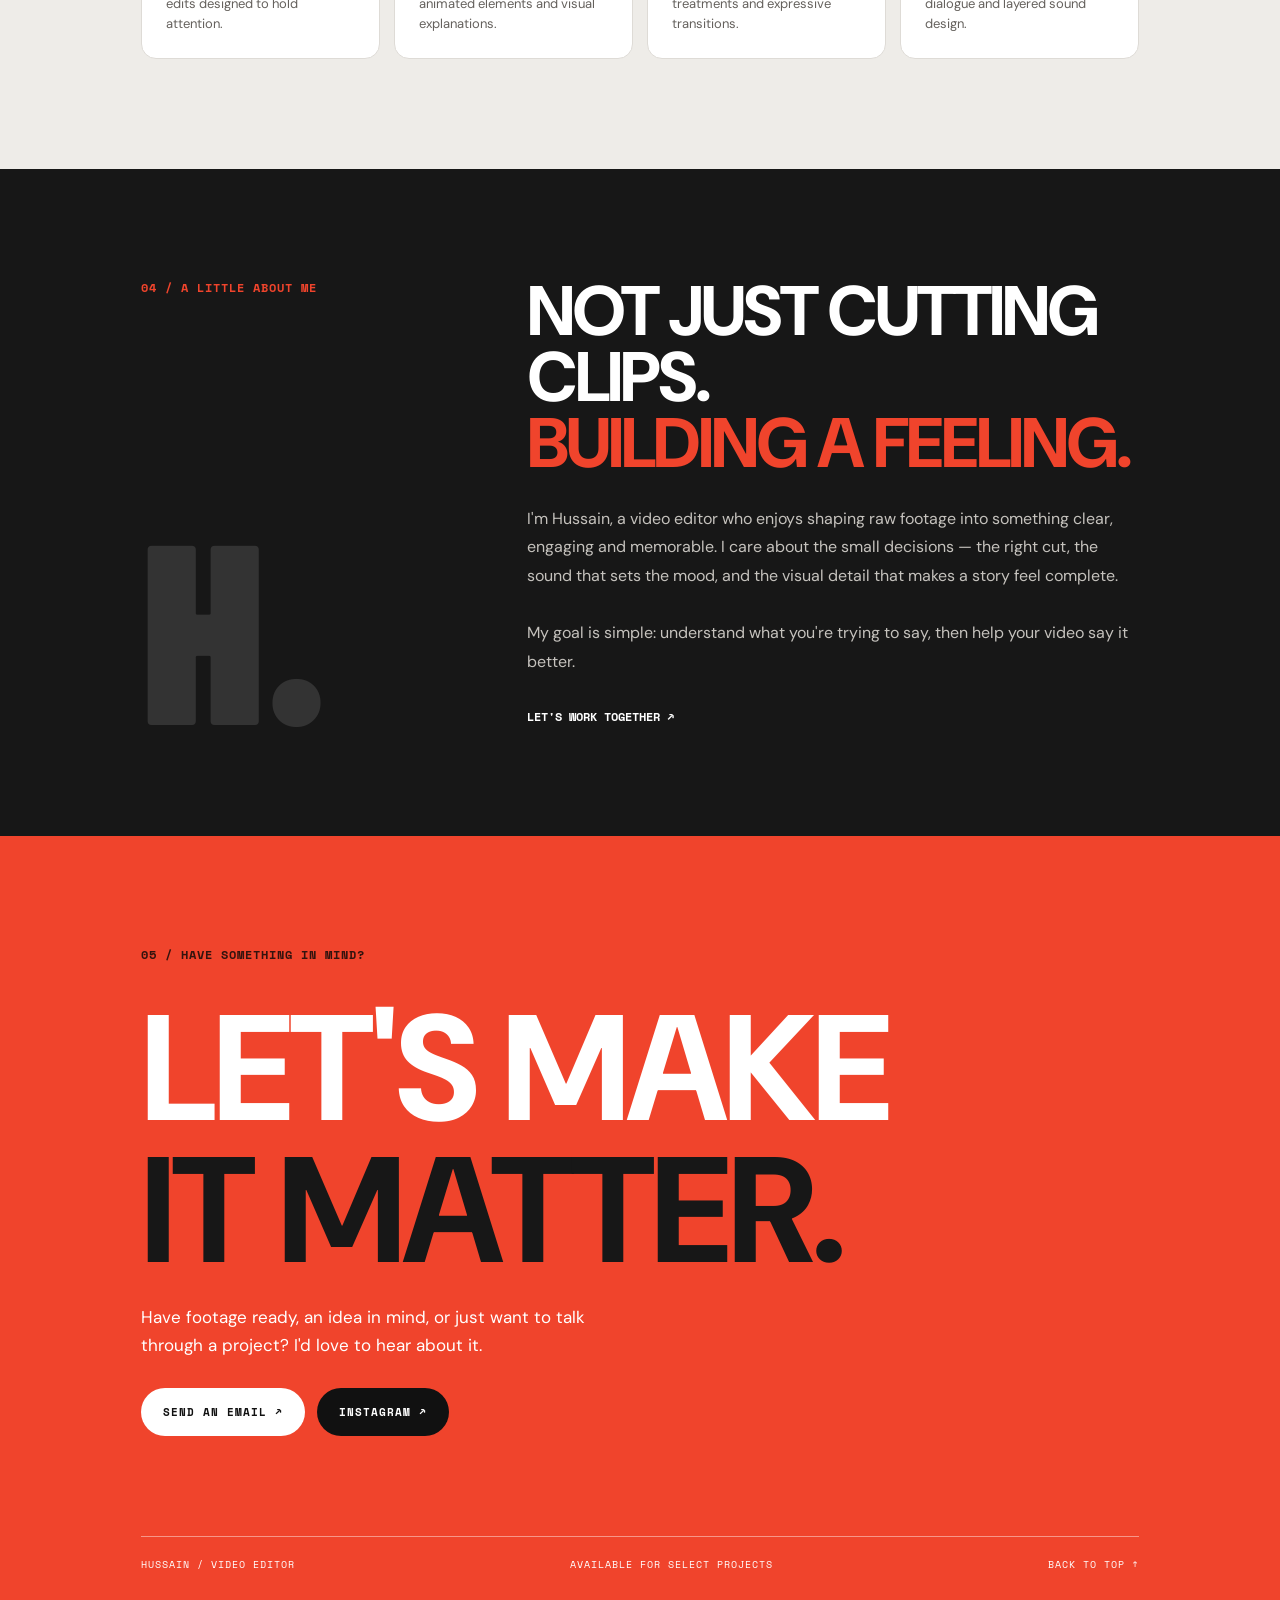
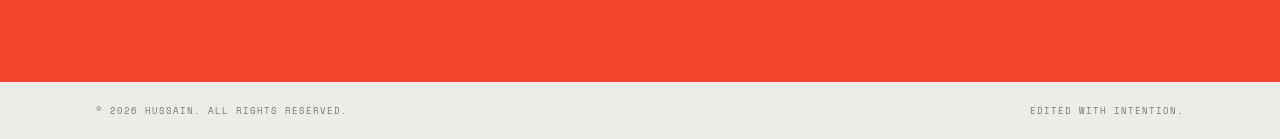
==== commit fbcefbc2: "Update index.html" ====
--- a/index.html
+++ b/index.html
@@ -3,16 +3,41 @@
 <head>
   <meta charset="utf-8">
   <meta name="viewport" content="width=device-width, initial-scale=1">
-  <meta name="theme-color" content="#eeece8">
+  <meta name="theme-color" content="#121316">
   <title>Hussain — Video Editor & Visual Storyteller</title>
   <meta name="description" content="Hussain is a freelance video editor crafting cinematic stories, engaging social content and brand films.">
   <link rel="preconnect" href="https://fonts.googleapis.com">
   <link rel="preconnect" href="https://fonts.gstatic.com" crossorigin>
   <link href="https://fonts.googleapis.com/css2?family=Barlow+Condensed:wght@500;600;700;800;900&family=DM+Sans:wght@400;500;600;700;800&family=Space+Mono:wght@400;700&display=swap" rel="stylesheet">
+  <!-- Swiper CSS for Interactive Conveyor Slider -->
+  <link rel="stylesheet" href="https://cdn.jsdelivr.net/npm/swiper@11/swiper-bundle.min.css" />
   <link rel="stylesheet" href="styles.css">
 </head>
 <body>
   <div class="cursor-dot"></div>
+
+  <!-- Secret Admin Control Button (Bottom Right Corner) -->
+  <button id="adminTrigger" class="admin-trigger" title="Admin Login">⚙</button>
+
+  <!-- Admin Modal -->
+  <div id="adminModal" class="admin-modal">
+    <div class="admin-box">
+      <h3>Admin Login</h3>
+      <input type="password" id="adminPassword" placeholder="Enter password to edit">
+      <div class="admin-actions">
+        <button id="loginBtn" class="button orange-button">Login</button>
+        <button id="closeModal" class="button glass-button">Cancel</button>
+      </div>
+    </div>
+  </div>
+
+  <!-- Admin Editing Toolbar (Visible only after login) -->
+  <div id="editorBar" class="editor-bar">
+    <span>Admin Edit Mode Active</span>
+    <button id="saveChanges" class="button orange-button">Save All Changes</button>
+    <button id="logoutBtn" class="button glass-button">Logout</button>
+  </div>
+
   <header class="topbar">
     <a class="brand" href="#top" aria-label="Hussain home">
       <span class="brand-mark">◉</span>
@@ -26,8 +51,8 @@
   </header>
 
   <main id="top">
-    <section class="intro-hero">
-      <div class="micro-label">WELCOME<br>TO MY WORLD</div>
+    <section class="intro-hero reveal-up">
+      <div class="micro-label" data-key="hero-micro">WELCOME<br>TO MY WORLD</div>
       <div class="hero-crosses" aria-hidden="true"><i>+</i><i>+</i><i>+</i><i>+</i><i>+</i></div>
       <div class="hero-title-wrap">
         <div class="outline-word">PORTFOLIO</div>
@@ -42,20 +67,62 @@
       <a class="scroll-note" href="#showreel">SCROLL TO EXPLORE ↓</a>
     </section>
 
-    <section class="showreel" id="showreel">
+    <section class="showreel reveal-up" id="showreel">
       <div class="showreel-backdrop"></div>
       <div class="reel-copy">
         <div class="pills"><span class="pill dark"><b></b> AVAILABLE FOR PROJECTS</span><span class="pill glass">✳ ABOUT & APPROACH</span></div>
-        <h1>BEHIND <em>THE EDIT.</em></h1>
-        <p class="lead">I'm <strong>Hussain</strong> — a freelance video editor turning raw footage into stories people want to watch.</p>
-        <p class="sublead">From cinematic visuals to sharp, engaging social content, I focus on pacing, sound, and details that make every frame count.</p>
+        <h1 data-key="showreel-h1">BEHIND <em>THE EDIT.</em></h1>
+        <p class="lead" data-key="showreel-lead">I'm <strong>Hussain</strong> — a freelance video editor turning raw footage into stories people want to watch.</p>
+        <p class="sublead" data-key="showreel-sublead">From cinematic visuals to sharp, engaging social content, I focus on pacing, sound, and details that make every frame count.</p>
         <div class="hero-actions"><a class="button orange-button" href="#contact">↗ CHAT ABOUT A PROJECT</a><a class="button glass-button" href="#work">EXPLORE MY WORK ↓</a></div>
       </div>
       <div class="reel-stamp">H / 01<br><small>VISUAL<br>STORIES</small></div>
     </section>
 
-    <section class="work-section section-pad" id="work">
-      <div class="section-top"><span class="eyebrow">01 / SELECTED WORK</span><p>Some projects, edits and visual experiments. Replace these sample cards with your own finished videos.</p></div>
+    <!-- Interactive Auto-Switching Swiper Slider -->
+    <section class="slider-section section-pad reveal-up">
+      <div class="section-top"><span class="eyebrow">FEATURED SHOWCASE</span><p>Swipe manually or let it play automatically.</p></div>
+      <div class="swiper mainVideoSwiper">
+        <div class="swiper-wrapper" id="swiperTrack">
+          <!-- Google Drive embed sample card -->
+          <div class="swiper-slide video-slide">
+            <iframe src="https://drive.google.com/file/d/1BxiMVs0XRA5nFMdKvBdBZjgmUUqptlbs/preview" allow="autoplay" allowfullscreen></iframe>
+            <div class="slide-info"><b>Cinematic Sequence</b><span>Google Drive Source</span></div>
+          </div>
+          <div class="swiper-slide video-slide">
+            <iframe src="https://drive.google.com/file/d/1BxiMVs0XRA5nFMdKvBdBZjgmUUqptlbs/preview" allow="autoplay" allowfullscreen></iframe>
+            <div class="slide-info"><b>Documentary Cut</b><span>Google Drive Source</span></div>
+          </div>
+        </div>
+      </div>
+    </section>
+
+    <!-- Dual Infinite Conveyor Belt (Marquee Tracks) -->
+    <section class="conveyor-section section-pad reveal-up">
+      <div class="eyebrow">CONTINUOUS ARCHIVE</div>
+      <h2>REEL VAULT</h2>
+      
+      <!-- Track 1: Left to Right -->
+      <div class="marquee-wrapper">
+        <div class="marquee-track to-right" id="marqueeTrack1">
+          <div class="marquee-item"><iframe src="https://drive.google.com/file/d/1BxiMVs0XRA5nFMdKvBdBZjgmUUqptlbs/preview" allow="autoplay"></iframe></div>
+          <div class="marquee-item"><iframe src="https://drive.google.com/file/d/1BxiMVs0XRA5nFMdKvBdBZjgmUUqptlbs/preview" allow="autoplay"></iframe></div>
+          <div class="marquee-item"><iframe src="https://drive.google.com/file/d/1BxiMVs0XRA5nFMdKvBdBZjgmUUqptlbs/preview" allow="autoplay"></iframe></div>
+        </div>
+      </div>
+
+      <!-- Track 2: Right to Left -->
+      <div class="marquee-wrapper">
+        <div class="marquee-track to-left" id="marqueeTrack2">
+          <div class="marquee-item"><iframe src="https://drive.google.com/file/d/1BxiMVs0XRA5nFMdKvBdBZjgmUUqptlbs/preview" allow="autoplay"></iframe></div>
+          <div class="marquee-item"><iframe src="https://drive.google.com/file/d/1BxiMVs0XRA5nFMdKvBdBZjgmUUqptlbs/preview" allow="autoplay"></iframe></div>
+          <div class="marquee-item"><iframe src="https://drive.google.com/file/d/1BxiMVs0XRA5nFMdKvBdBZjgmUUqptlbs/preview" allow="autoplay"></iframe></div>
+        </div>
+      </div>
+    </section>
+
+    <section class="work-section section-pad reveal-up" id="work">
+      <div class="section-top"><span class="eyebrow">01 / SELECTED WORK</span><p data-key="work-subtitle">Some projects, edits and visual experiments. Replace these sample cards with your own finished videos.</p></div>
       <div class="section-heading"><h2>PROJECTS THAT<br><span>SPEAK FOR THEMSELVES.</span></h2><a href="#contact" class="text-link">HAVE A PROJECT? ↗</a></div>
       <div class="project-grid">
         <a class="project-card tall" href="#contact"><div class="project-visual visual-one"><span class="play">▶</span><small>01 / CINEMATIC</small></div><div class="project-meta"><b>Cinematic Vlog</b><span>Visual storytelling · 01:24</span></div></a>
@@ -66,10 +133,10 @@
       <div class="archive-row"><span>MORE WORK COMING SOON</span><a class="button dark-button" href="#contact">LET'S CREATE SOMETHING ↗</a></div>
     </section>
 
-    <section class="grade-section section-pad" id="approach">
+    <section class="grade-section section-pad reveal-up" id="approach">
       <div class="eyebrow">02 / THE DETAILS MATTER</div>
       <h2>GOOD EDITING ISN'T<br><em>JUST A PRETTY PICTURE.</em></h2>
-      <p class="section-desc">A strong edit brings together colour, sound, rhythm and intention. Drag the slider to explore a sample before-and-after grade.</p>
+      <p class="section-desc" data-key="grade-desc">A strong edit brings together colour, sound, rhythm and intention. Drag the slider to explore a sample before-and-after grade.</p>
       <div class="grade-frame" id="gradeFrame">
         <div class="grade-after"></div>
         <div class="grade-before"></div>
@@ -80,7 +147,7 @@
       <div class="grade-caption"><span>Thoughtful choices. Stronger visuals.</span><span>← DRAG TO COMPARE →</span></div>
     </section>
 
-    <section class="services-section section-pad" id="services">
+    <section class="services-section section-pad reveal-up" id="services">
       <div class="eyebrow">03 / WHAT I DO</div>
       <h2>EDITING BUILT AROUND<br><em>YOUR STORY.</em></h2>
       <p class="section-desc">Different formats need different approaches. Here's where I can help bring your footage to life.</p>
@@ -96,12 +163,12 @@
       </div>
     </section>
 
-    <section class="about-section section-pad" id="about">
+    <section class="about-section section-pad reveal-up" id="about">
       <div class="about-index"><span class="eyebrow">04 / A LITTLE ABOUT ME</span><span class="big-number">H.</span></div>
-      <div class="about-content"><h2>NOT JUST CUTTING CLIPS.<br><em>BUILDING A FEELING.</em></h2><p>I'm Hussain, a video editor who enjoys shaping raw footage into something clear, engaging and memorable. I care about the small decisions — the right cut, the sound that sets the mood, and the visual detail that makes a story feel complete.</p><p>My goal is simple: understand what you're trying to say, then help your video say it better.</p><a class="text-link" href="#contact">LET'S WORK TOGETHER ↗</a></div>
+      <div class="about-content"><h2 data-key="about-title">NOT JUST CUTTING CLIPS.<br><em>BUILDING A FEELING.</em></h2><p data-key="about-p1">I'm Hussain, a video editor who enjoys shaping raw footage into something clear, engaging and memorable. I care about the small decisions — the right cut, the sound that sets the mood, and the visual detail that makes a story feel complete.</p><p data-key="about-p2">My goal is simple: understand what you're trying to say, then help your video say it better.</p><a class="text-link" href="#contact">LET'S WORK TOGETHER ↗</a></div>
     </section>
 
-    <section class="contact-section section-pad" id="contact">
+    <section class="contact-section section-pad reveal-up" id="contact">
       <div class="eyebrow">05 / HAVE SOMETHING IN MIND?</div>
       <h2>LET'S MAKE<br><em>IT MATTER.</em></h2>
       <p>Have footage ready, an idea in mind, or just want to talk through a project? I'd love to hear about it.</p>
@@ -110,6 +177,9 @@
     </section>
   </main>
   <footer><span>© 2026 HUSSAIN. ALL RIGHTS RESERVED.</span><span>EDITED WITH INTENTION.</span></footer>
+
+  <!-- Swiper JS Script -->
+  <script src="https://cdn.jsdelivr.net/npm/swiper@11/swiper-bundle.min.js"></script>
   <script src="script.js"></script>
 </body>
-</html>+</html>
